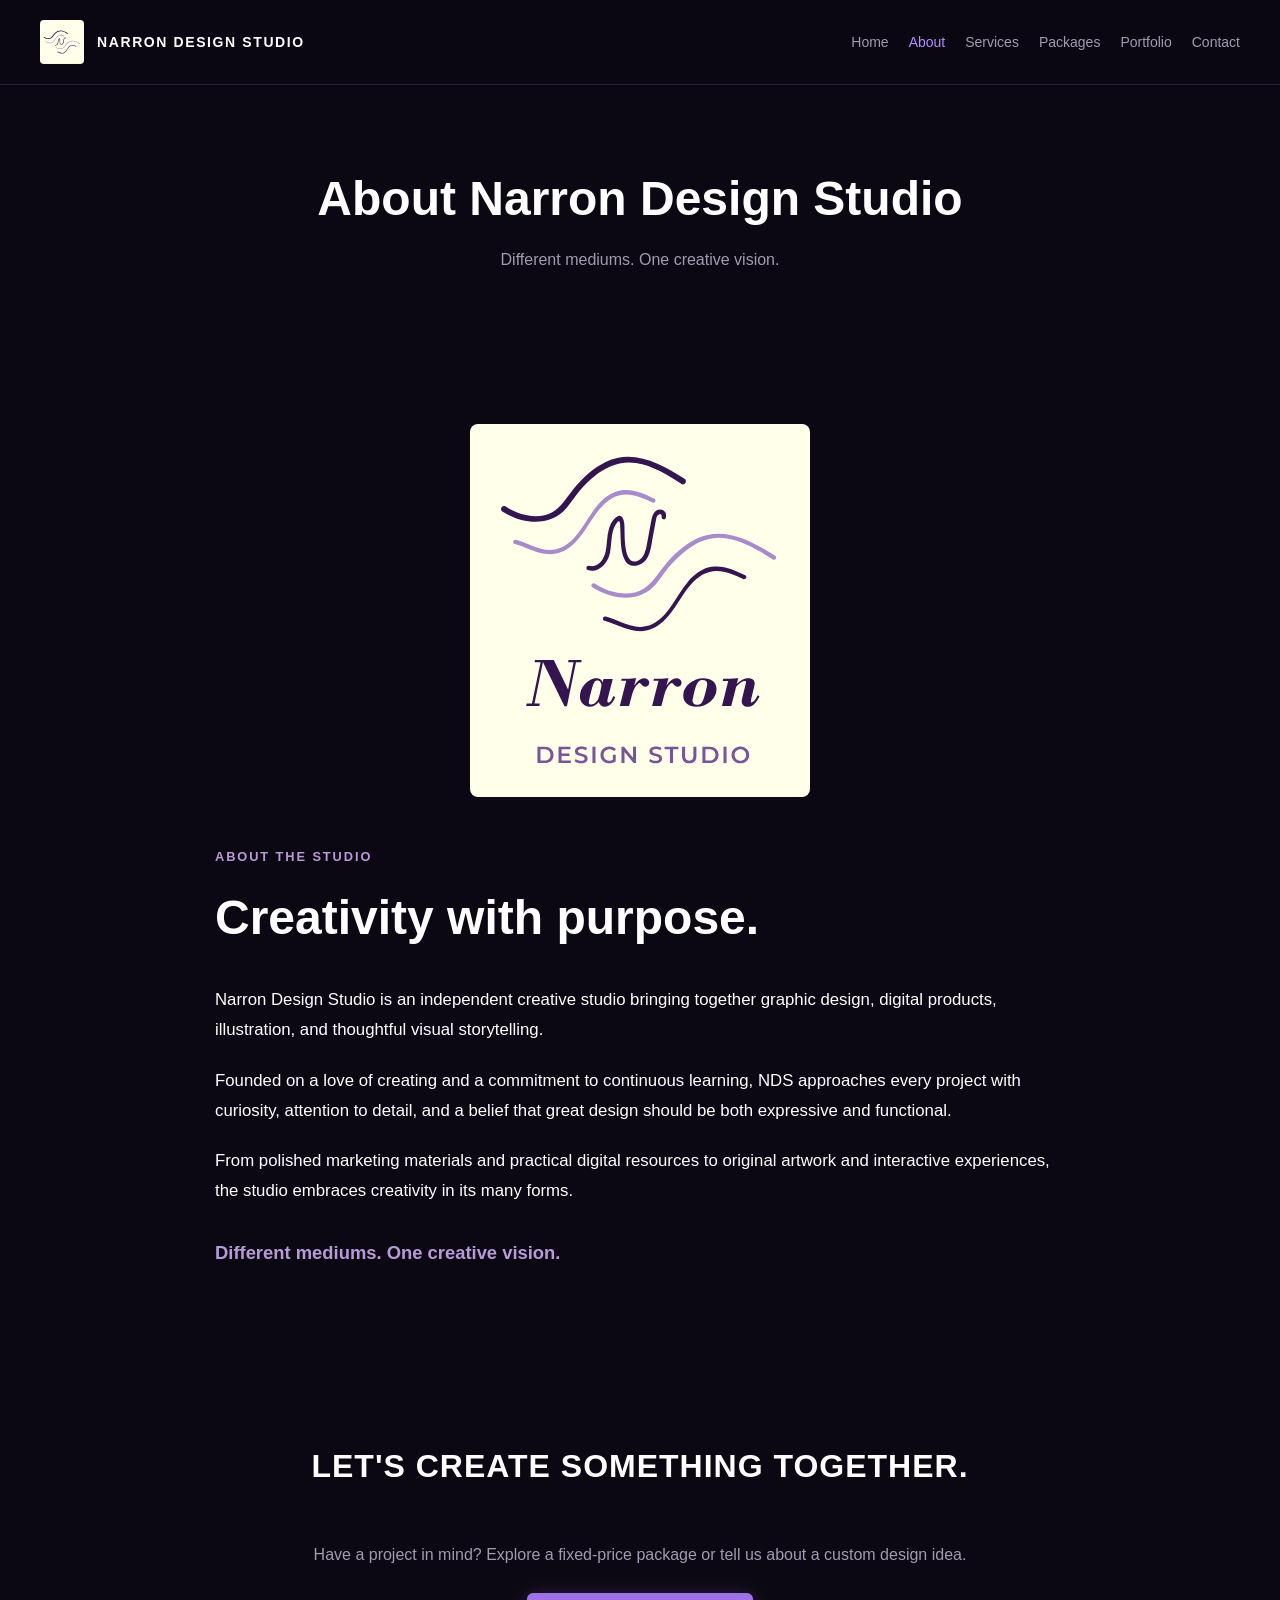
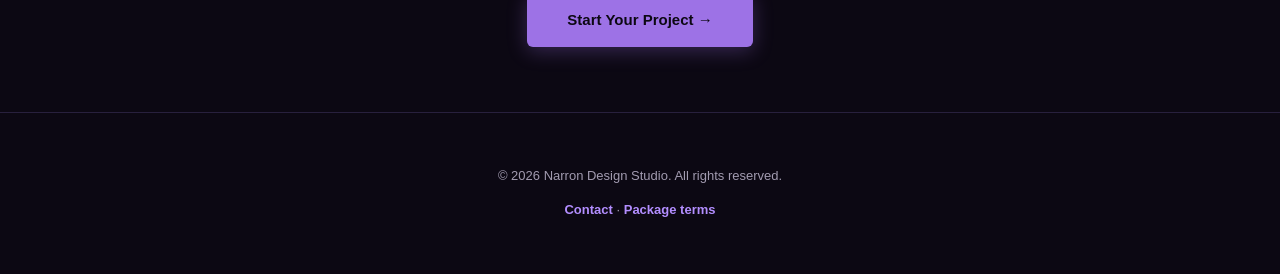
==== about.html @ e1df73ae "Launch redesigned Narron Design Studio website" ====
<!DOCTYPE html>

<html lang="en">
<head>
<meta charset="utf-8"/>
<meta content="width=device-width, initial-scale=1.0" name="viewport"/>
<title>
   About Narron Design Studio | Independent Creative Studio
  </title>
<meta content="Learn about the creative approach behind Narron Design Studio, an independent Richmond-area studio serving clients locally and remotely." name="description"/>
<link href="https://narrondesign.studio/about.html" rel="canonical"/>
<link href="NDS-Icon-Transparent.svg" rel="icon" type="image/svg+xml"/>
<meta content="website" property="og:type"/>
<meta content="Narron Design Studio" property="og:site_name"/>
<meta content="About Narron Design Studio | Independent Creative Studio" property="og:title"/>
<meta content="Learn about the creative approach behind Narron Design Studio, an independent Richmond-area studio serving clients locally and remotely." property="og:description"/>
<meta content="https://narrondesign.studio/about.html" property="og:url"/>
<meta content="https://narrondesign.studio/NDS-Logo-Primary-Cream.png" property="og:image"/>
<meta content="summary_large_image" name="twitter:card"/>
<script type="application/ld+json">
   {"@context":"https://schema.org","@type":"Organization","name":"Narron Design Studio","url":"https://narrondesign.studio/","logo":"https://narrondesign.studio/NDS-Logo-Primary.svg","description":"Independent creative studio offering graphic design, branding, digital products, illustration and marketing materials."}
  </script>
<link href="styles.css" rel="stylesheet"/>
<script defer="" src="script.js">
</script>
</head>
<body>
<header class="studio-header">
<a aria-label="Narron Design Studio homepage" class="brand-link" href="index.html"><img alt="" class="brand-icon" height="44" src="NDS-Icon-Primary.svg" width="44"/><span class="brand-name">NARRON DESIGN STUDIO</span></a>
<nav aria-label="Main navigation" class="studio-nav">
<ul>
<li>
<a href="index.html">
       Home
      </a>
</li>
<li>
<a aria-current="page" href="about.html">
       About
      </a>
</li>
<li>
<a href="services.html">
       Services
      </a>
</li>
<li>
<a href="packages.html">
       Packages
      </a>
</li>
<li>
<a href="portfolio.html">
       Portfolio
      </a>
</li>
<li>
<a href="contact.html">
       Contact
      </a>
</li>

</ul>
</nav>
</header>
<main>
<div class="page-intro">
<h1>
     About Narron Design Studio
    </h1>
<p>
     Different mediums. One creative vision.
    </p>
</div>
<section class="about-section" id="about">
<div class="about-container"><figure class="about-logo-showcase"><img alt="Narron Design Studio full logo in purple and lavender on a cream background" src="NDS-Logo-Primary.svg" width="360"/></figure>
<span class="section-eyebrow">
      ABOUT THE STUDIO
     </span>
<h2>
      Creativity with purpose.
     </h2>
<p>
      Narron Design Studio is an independent creative studio
      bringing together graphic design, digital products,
      illustration, and thoughtful visual storytelling.
     </p>
<p>
      Founded on a love of creating and a commitment to
      continuous learning, NDS approaches every project with
      curiosity, attention to detail, and a belief that great
      design should be both expressive and functional.
     </p>
<p>
      From polished marketing materials and practical digital
      resources to original artwork and interactive experiences,
      the studio embraces creativity in its many forms.
     </p>
<p class="about-signature">
      Different mediums. One creative vision.
     </p>
</div>
</section>
<section class="contact-lead">
<h2 class="section-title">
     Let's Create Something Together.
    </h2>
<p>
     Have a project in mind? Explore a fixed-price package or tell us about a custom design idea.
    </p>
<a class="cta-btn" href="contact.html">
     Start Your Project →
    </a>
</section>
</main>
<footer class="studio-footer">
<p>
    © 2026 Narron Design Studio. All rights reserved.
   </p>
<p>
<a class="text-link" href="contact.html">
     Contact
    </a>
    ·
    <a class="text-link" href="packages.html#terms">
     Package terms
    </a>
</p>
</footer>
</body>
</html>
---- styles.css ----
/* --- Sophisticated Purple Color Palette Variables --- */
:root {
  --deep-plum: #0c0813;       /* Main deep dark background */
  --card-purple: #161024;     /* Slightly lighter dark tone for containers */
  --bright-amethyst: #9d72e6; /* Accent color for links and numbers */
  --electric-lilac: #b38eff;  /* Hover state neon color */
  --text-pure: #ffffff;
  --text-muted: #a29bb0;      /* Muted lavender-gray for paragraph descriptions */
  --studio-border: #28203d;   /* Subtle dark purple lines */
}

html {
  scroll-behavior: smooth;
  font-family: 'Inter', Arial, sans-serif;
  color: var(--text-pure);
  background-color: var(--deep-plum);
}

body {
  margin: 0;
  padding: 0;
  line-height: 1.6;
}

/* --- Navigation Header --- */
.studio-header {
  display: flex;
  justify-content: space-between;
  align-items: center;
  padding: 20px 40px;
  border-bottom: 1px solid var(--studio-border);
  background-color: rgba(12, 8, 19, 0.8);
  backdrop-filter: blur(10px); /* Modern frosted-glass effect */
  position: sticky;
  top: 0;
  z-index: 100;
}

.logo {
  font-weight: 900;
  letter-spacing: 2px;
  color: var(--text-pure);
}

nav ul {
  display: flex;
  list-style: none;
  gap: 25px;
  margin: 0;
  padding: 0;
}

nav a {
  text-decoration: none;
  color: var(--text-muted);
  font-weight: 500;
  font-size: 14px;
  transition: color 0.2s ease;
}

nav a:hover {
  color: var(--electric-lilac);
}

/* --- Hero Section --- */
.hero-section {
  padding: 120px 40px;
  text-align: center;
  /* Elegant, subtle purple glow background element */
  
background:
  linear-gradient(
    to bottom,
    transparent 45%,
    var(--deep-plum) 100%
  ),
  radial-gradient(
    circle at center,
    #261646 0%,
    var(--deep-plum) 70%
  );

}

.hero-content {
  max-width: 850px;
  margin: 0 auto;
}

.hero-badge {
  display: inline-block;
  background-color: rgba(157, 114, 230, 0.1);
  color: var(--bright-amethyst);
  padding: 6px 16px;
  font-size: 13px;
  font-weight: bold;
  border-radius: 50px;
  margin-bottom: 20px;
  border: 1px solid rgba(157, 114, 230, 0.2);
}

.hero-section h1 {
  font-size: 42px;
  line-height: 1.2;
  margin-bottom: 25px;
  letter-spacing: -0.5px;
  font-weight: 800;
}

.hero-section p {
  font-size: 19px;
  color: var(--text-muted);
  margin-bottom: 35px;
}

.cta-btn {
  display: inline-block;
  background-color: var(--bright-amethyst);
  color: var(--deep-plum);
  padding: 15px 40px;
  text-decoration: none;
  font-weight: bold;
  border-radius: 6px;
  font-size: 15px;
  box-shadow: 0 4px 20px rgba(157, 114, 230, 0.3);
  transition: all 0.2s ease;
}

.cta-btn:hover {
  background-color: var(--electric-lilac);
  transform: translateY(-2px);
  box-shadow: 0 6px 25px rgba(179, 142, 255, 0.4);
}

/* --- Common Layout & Section Design --- */
.services-section, .portfolio-section {
  padding: 80px 20px;
}

.section-title {
  text-align: center;
  font-size: 32px;
  margin-bottom: 50px;
  letter-spacing: 1px;
  text-transform: uppercase;
}


.services-grid {
  display: grid;
  grid-template-columns: repeat(3, minmax(0, 1fr));
  gap: 24px;
  max-width: 1200px;
  margin: 0 auto;
}

@media (max-width: 900px) {
  .services-grid {
    grid-template-columns: repeat(2, minmax(0, 1fr));
  }
}

@media (max-width: 600px) {
  .services-grid {
    grid-template-columns: minmax(0, 1fr);
  }

  .service-card {
    width: 100%;
    min-width: 0;
    box-sizing: border-box;
  }
}

.service-card, .portfolio-item {
  background-color: var(--card-purple);
  border: 1px solid var(--studio-border);
  padding: 35px;
  border-radius: 8px;
  width: 320px;
  box-shadow: 0 4px 10px rgba(0, 0, 0, 0.3);
  transition: all 0.3s ease;
}

/* Micro-Interaction Card Hover Glow */
.service-card:hover, .portfolio-item:hover {
  transform: translateY(-6px);
  border-color: var(--bright-amethyst);
  box-shadow: 0 10px 25px rgba(157, 114, 230, 0.1);
}

.card-icon {
  font-size: 32px;
  margin-bottom: 15px;
}

.service-card h3, .portfolio-item h3 {
  font-size: 20px;
  margin: 0 0 10px 0;
}

.service-card p, .portfolio-item p {
  color: var(--text-muted);
  font-size: 14px;
  line-height: 1.6;
  margin-bottom: 20px;
}

/* --- Project Specific Gallery Upgrades --- */
.image-wrapper {
  height: 160px;
  border-radius: 6px;
  overflow: hidden;
  margin-bottom: 20px;
  border: 1px solid var(--studio-border);
}

.image-wrapper img {
  width: 100%;
  height: 100%;
  object-fit: cover;
  display: block;
  transition: transform 0.3s cubic-bezier(0.4, 0, 0.2, 1);
}

/* Integrated Image Zoom Animation for All Projects */
.portfolio-item:hover .image-wrapper img {
  transform: scale(1.05);
}

.fallback-glow {
  width: 100%;
  height: 100%;
  /* Creates an beautiful dark abstract purple backdrop until you add real screenshots */
  background: linear-gradient(135deg, #1c0f35 0%, #3a1c6a 100%);
}

.project-tag {
  display: inline-block;
  font-size: 11px;
  font-weight: bold;
  text-transform: uppercase;
  color: var(--bright-amethyst);
  letter-spacing: 1px;
  margin-bottom: 10px;
}

.view-link {
  color: var(--text-pure);
  text-decoration: none;
  font-weight: bold;
  font-size: 14px;
  transition: color 0.2s ease;
}

.portfolio-grid {
  display: grid;
  grid-template-columns: repeat(3, minmax(0, 1fr));
  gap: 24px;
  max-width: 1200px;
  margin: 0 auto;
  align-items: stretch;
}

@media (max-width: 1000px) {
  .portfolio-grid {
    grid-template-columns: repeat(2, minmax(0, 1fr));
  }
}

@media (max-width: 650px) {
  .portfolio-grid {
    grid-template-columns: 1fr;
  }
}


.portfolio-item {
  min-width: 0;
  width: 100%;
  box-sizing: border-box;
}


.portfolio-item:hover .view-link {
  color: var(--electric-lilac);
}

/* --- Intake Form Styling --- */
.contact-section {
  padding: 80px 20px;
  background-color: rgba(22, 16, 36, 0.5);
  text-align: center;
  border-top: 1px solid var(--studio-border);
}

.quote-form {
  display: flex;
  flex-direction: column;
  gap: 15px;
  max-width: 500px;
  margin: 30px auto 0 auto;
}

.quote-form input, .quote-form textarea {
  padding: 16px;
  background-color: var(--deep-plum);
  border: 1px solid var(--studio-border);
  border-radius: 6px;
  font-size: 15px;
  color: var(--text-pure);
  transition: border-color 0.2s ease;
}

.quote-form input:focus, .quote-form textarea:focus {
  outline: none;
  border-color: var(--bright-amethyst);
}

.quote-form textarea {
  height: 130px;
  resize: vertical;
}

.quote-form button {
  background-color: var(--bright-amethyst);
  color: var(--deep-plum);
  padding: 16px;
  border: none;
  font-weight: bold;
  border-radius: 6px;
  cursor: pointer;
  font-size: 16px;
  transition: background-color 0.2s ease;
}

.quote-form button:hover {
  background-color: var(--electric-lilac);
}

.studio-footer {
  text-align: center;
  padding: 40px;
  font-size: 13px;
  color: var(--text-muted);
  border-top: 1px solid var(--studio-border);
}

/* --- Fluid Mobile Adaptation --- */
@media screen and (max-width: 768px) {
  .studio-header { flex-direction: column; gap: 15px; padding: 20px; }
  .hero-section h1 { font-size: 30px; }
  .service-card, .portfolio-item { width: 100%; }
}

/* Homepage hero buttons */
.hero-actions {
  display: flex;
  justify-content: center;
  align-items: center;
  flex-wrap: wrap;
  gap: 16px;
}

.cta-secondary {
  background: transparent;
  color: var(--bright-amethyst);
  border: 1px solid var(--bright-amethyst);
  box-shadow: none;
}

.cta-secondary:hover {
  color: var(--deep-plum);
}

/* Portfolio category filters */

.portfolio-intro {
  text-align: center;
  color: var(--text-muted);
  max-width: 650px;
  margin: -20px auto 32px;
  line-height: 1.7;
}

.portfolio-filters {
  display: flex;
  justify-content: center;
  flex-wrap: wrap;
  gap: 12px;
  margin-bottom: 40px;
}

.filter-btn {
  background: transparent;
  color: var(--text-pure);
  border: 1px solid var(--studio-border);
  border-radius: 6px;
  padding: 12px 20px;
  font: inherit;
  font-size: 14px;
  cursor: pointer;
  transition: background 0.2s, border-color 0.2s;
}

.filter-btn:hover,
.filter-btn:focus-visible {
  border-color: var(--bright-amethyst);
}

.filter-btn.active {
  background: var(--bright-amethyst);
  color: var(--deep-plum);
  border-color: var(--bright-amethyst);
  font-weight: 600;
}

.portfolio-item[hidden],
.portfolio-empty[hidden] {
  display: none !important;
}

.portfolio-empty {
  text-align: center;
  color: var(--text-muted);
  padding: 35px 15px;
}

/* Portfolio project category labels */
.project-category {
  display: inline-block;
  color: var(--bright-amethyst);
  font-size: 0.75rem;
  font-weight: 600;
  letter-spacing: 0.05em;
  text-transform: uppercase;
  margin-bottom: 10px;
}

.about-section {
  padding: 90px 24px;
}

.about-container {
  max-width: 850px;
  margin: 0 auto;
}

.about-container h2 {
  font-size: clamp(2rem, 4vw, 3rem);
  margin: 12px 0 28px;
}

.about-container p {
  font-size: 1.05rem;
  line-height: 1.8;
  margin-bottom: 20px;
}

.about-container .section-eyebrow {
  color: #b99ad9;
  font-size: 0.8rem;
  font-weight: 700;
  letter-spacing: 0.15em;
}

.about-container .about-signature {
  font-size: 1.15rem;
  font-weight: 700;
  color: #b99ad9;
  margin-top: 30px;
}

.shop-section {
  padding: 100px 24px;
  text-align: center;
}

.shop-container {
  max-width: 780px;
  margin: 0 auto;
  padding: 65px 40px;
  border: 1px solid rgba(185, 154, 217, 0.25);
  border-radius: 20px;
  background: radial-gradient(
    ellipse at top,
    #261646 0%,
    var(--deep-plum) 85%
  );
}

.shop-container .section-eyebrow {
  color: #b99ad9;
  font-size: 0.8rem;
  font-weight: 700;
  letter-spacing: 0.15em;
}

.shop-container h2 {
  font-size: clamp(2rem, 4vw, 2.8rem);
  margin: 18px 0 24px;
}

.shop-container p {
  font-size: 1.05rem;
  line-height: 1.8;
  margin-bottom: 18px;
}

.shop-container .cta-btn {
  display: inline-block;
  margin-top: 25px;
}

@media (max-width: 650px) {
  .shop-container {
    padding: 45px 24px;
  }
}

.quote-form select {
  width: 100%;
  padding: 16px;
  background-color: var(--deep-plum);
  border: 1px solid var(--studio-border);
  border-radius: 6px;
  font-size: 15px;
  color: var(--text-pure);
  margin-bottom: 5px;
  box-sizing: border-box;
  font-family: inherit;
}

.quote-form select:focus {
  outline: 2px solid #b99ad9;
  outline-offset: 2px;
}

.contact-section > p {
  max-width: 800px;
  margin: 0 auto 35px;
  line-height: 1.8;
}

.quote-form textarea {
  font-family: inherit;
}


/* Multi-page expansion: preserve existing visual language */
*, *::before, *::after {box-sizing:border-box}
.studio-header .brand-link {display:inline-flex;align-items:center;flex-shrink:0}
.brand-logo {display:block;width:142px;height:auto;border-radius:5px}
.studio-nav ul {flex-wrap:wrap;justify-content:center;gap:12px 20px}
.studio-nav a[aria-current="page"] {color:var(--electric-lilac)}
.service-card {width:100%;min-width:0}
.page-intro {padding:85px 24px 40px;text-align:center;max-width:940px;margin:auto}
.page-intro h1 {font-size:clamp(2rem,5vw,3rem);line-height:1.2;margin:0 0 18px}
.page-intro p,.section-copy {color:var(--text-muted);line-height:1.8;max-width:750px;margin:0 auto 20px}
.section-action {text-align:center;margin:32px auto 0}
.content-section {padding:55px 24px 85px}
.content-container {max-width:1100px;margin:0 auto}
.preview-grid {display:grid;grid-template-columns:repeat(2,minmax(0,1fr));gap:24px;max-width:1000px;margin:0 auto}
.preview-card,.package-card,.info-panel {background:var(--card-purple);border:1px solid var(--studio-border);border-radius:8px;padding:32px}
.preview-card h3,.package-card h2 {margin-top:0}
.preview-card p,.package-card p,.info-panel p {color:var(--text-muted)}
.text-link {color:var(--electric-lilac);font-weight:600;text-decoration:none}
.text-link:hover {text-decoration:underline}
.package-grid {display:grid;grid-template-columns:repeat(2,minmax(0,1fr));gap:24px;margin:30px auto 0;max-width:1100px}
.package-price {font-size:2.2rem;font-weight:800;color:var(--electric-lilac);margin:12px 0 0}
.package-regular {color:var(--text-muted);font-size:.9rem;margin-bottom:18px}
.package-card ul,.info-panel ul {padding-left:23px;line-height:1.85}
.package-card li {margin-bottom:5px}
.package-meta {margin:20px 0 25px}
.package-meta p {margin:5px 0}
.offer-note {max-width:1000px;margin:30px auto 0;color:var(--text-muted);line-height:1.7}
.terms-layout {max-width:1000px;margin:0 auto;display:grid;gap:20px}
.terms-layout h3 {color:var(--electric-lilac);margin-bottom:8px}
.terms-layout p {margin:0;line-height:1.75}
.contact-lead {padding:35px 24px 65px;text-align:center}
.contact-lead p {max-width:750px;margin:0 auto 25px;color:var(--text-muted)}
.quote-form label {text-align:left;font-size:14px;font-weight:600}
.quote-form input,.quote-form textarea,.quote-form select {width:100%;box-sizing:border-box}
.quote-form .form-hint {font-size:12px;color:var(--text-muted);text-align:left}
.quote-form .form-field {display:flex;flex-direction:column;gap:7px}
.home-featured .portfolio-grid {grid-template-columns:repeat(3,minmax(0,1fr))}
.home-featured .portfolio-item {width:100%}
.site-note {color:var(--text-muted);font-size:.9rem}
@media(max-width:900px) {.brand-logo {width:115px}.studio-header {padding:15px 20px}.home-featured .portfolio-grid {grid-template-columns:repeat(2,minmax(0,1fr))}}
@media(max-width:650px) {.preview-grid,.package-grid,.home-featured .portfolio-grid {grid-template-columns:1fr}.brand-logo {width:112px}.studio-header {gap:15px}.studio-nav ul {gap:8px 13px}.studio-nav a {font-size:13px}.preview-card,.package-card,.info-panel {padding:23px}.hero-section {padding:75px 20px}}

/* Refinements: compact branded navigation and concise homepage services */
.studio-header .brand-link {display:inline-flex;align-items:center;gap:13px;text-decoration:none;min-width:0}
.brand-icon {width:44px;height:44px;object-fit:contain;flex-shrink:0;border-radius:4px}
.brand-name {color:var(--text-pure);font-size:14px;font-weight:900;letter-spacing:1.6px;white-space:nowrap}
.studio-header {min-height:82px}
.services-grid:has(.home-service-card) {grid-template-columns:repeat(4,minmax(0,1fr))}
.home-service-card {padding:26px 22px}
.home-service-card h3 {font-size:18px}
.home-service-card p {margin-bottom:0}
.about-logo-showcase {margin:0 auto 46px;max-width:340px;text-align:center}
.about-logo-showcase img {display:block;width:100%;height:auto;border-radius:8px}
@media(max-width:1100px) {.services-grid:has(.home-service-card) {grid-template-columns:repeat(2,minmax(0,1fr))}}
@media(max-width:650px) {.services-grid:has(.home-service-card) {grid-template-columns:1fr}.brand-icon {width:38px;height:38px}.brand-name {font-size:12px;letter-spacing:1px}.studio-header {min-height:0}}

/* Services page: balanced 2-by-2 desktop grid */
.services-section .services-grid:not(:has(.home-service-card)) {grid-template-columns:repeat(2,minmax(0,1fr));max-width:1100px}
@media(max-width:650px){.services-section .services-grid:not(:has(.home-service-card)){grid-template-columns:1fr}}
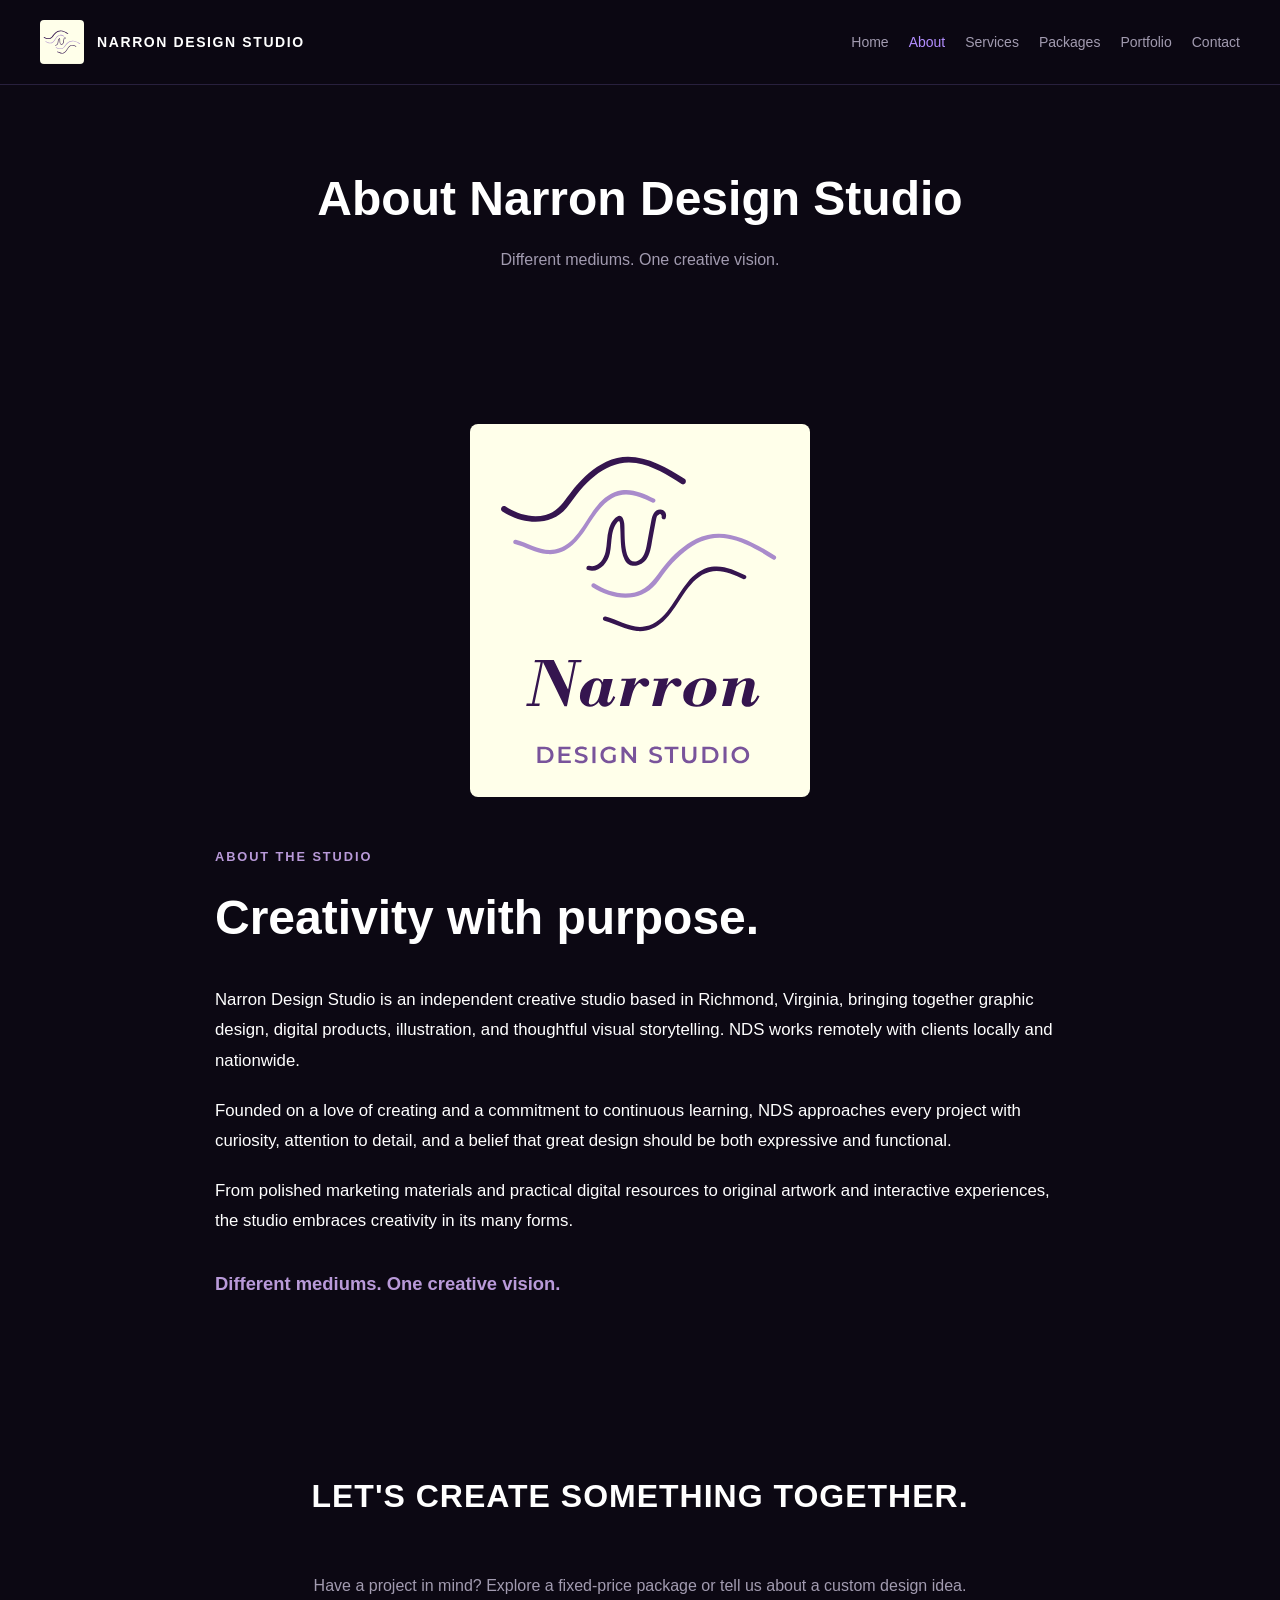
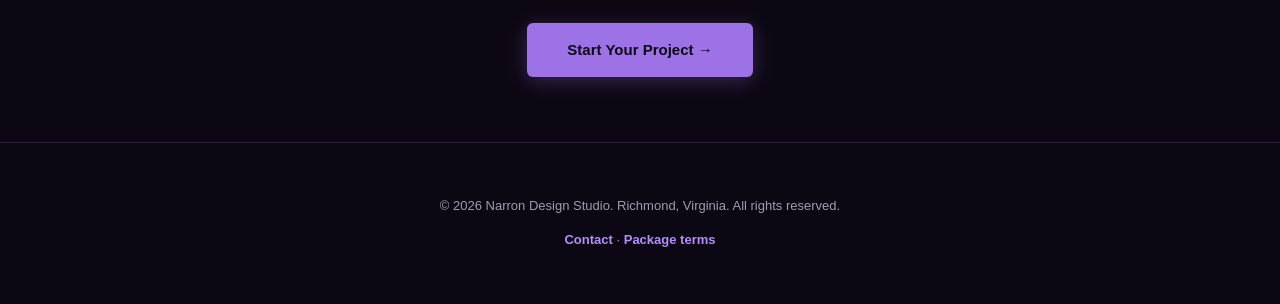
==== commit 11ef3b80: "Optimize NDS website content and local SEO" ====
--- a/about.html
+++ b/about.html
@@ -81,10 +81,12 @@
       Creativity with purpose.
      </h2>
 <p>
-      Narron Design Studio is an independent creative studio
-      bringing together graphic design, digital products,
-      illustration, and thoughtful visual storytelling.
-     </p>
+  Narron Design Studio is an independent creative studio
+  based in Richmond, Virginia, bringing together graphic
+  design, digital products, illustration, and thoughtful
+  visual storytelling. NDS works remotely with clients
+  locally and nationwide.
+</p>
 <p>
       Founded on a love of creating and a commitment to
       continuous learning, NDS approaches every project with
@@ -115,7 +117,7 @@
 </main>
 <footer class="studio-footer">
 <p>
-    © 2026 Narron Design Studio. All rights reserved.
+    © 2026 Narron Design Studio. Richmond, Virginia. All rights reserved.
    </p>
 <p>
 <a class="text-link" href="contact.html">
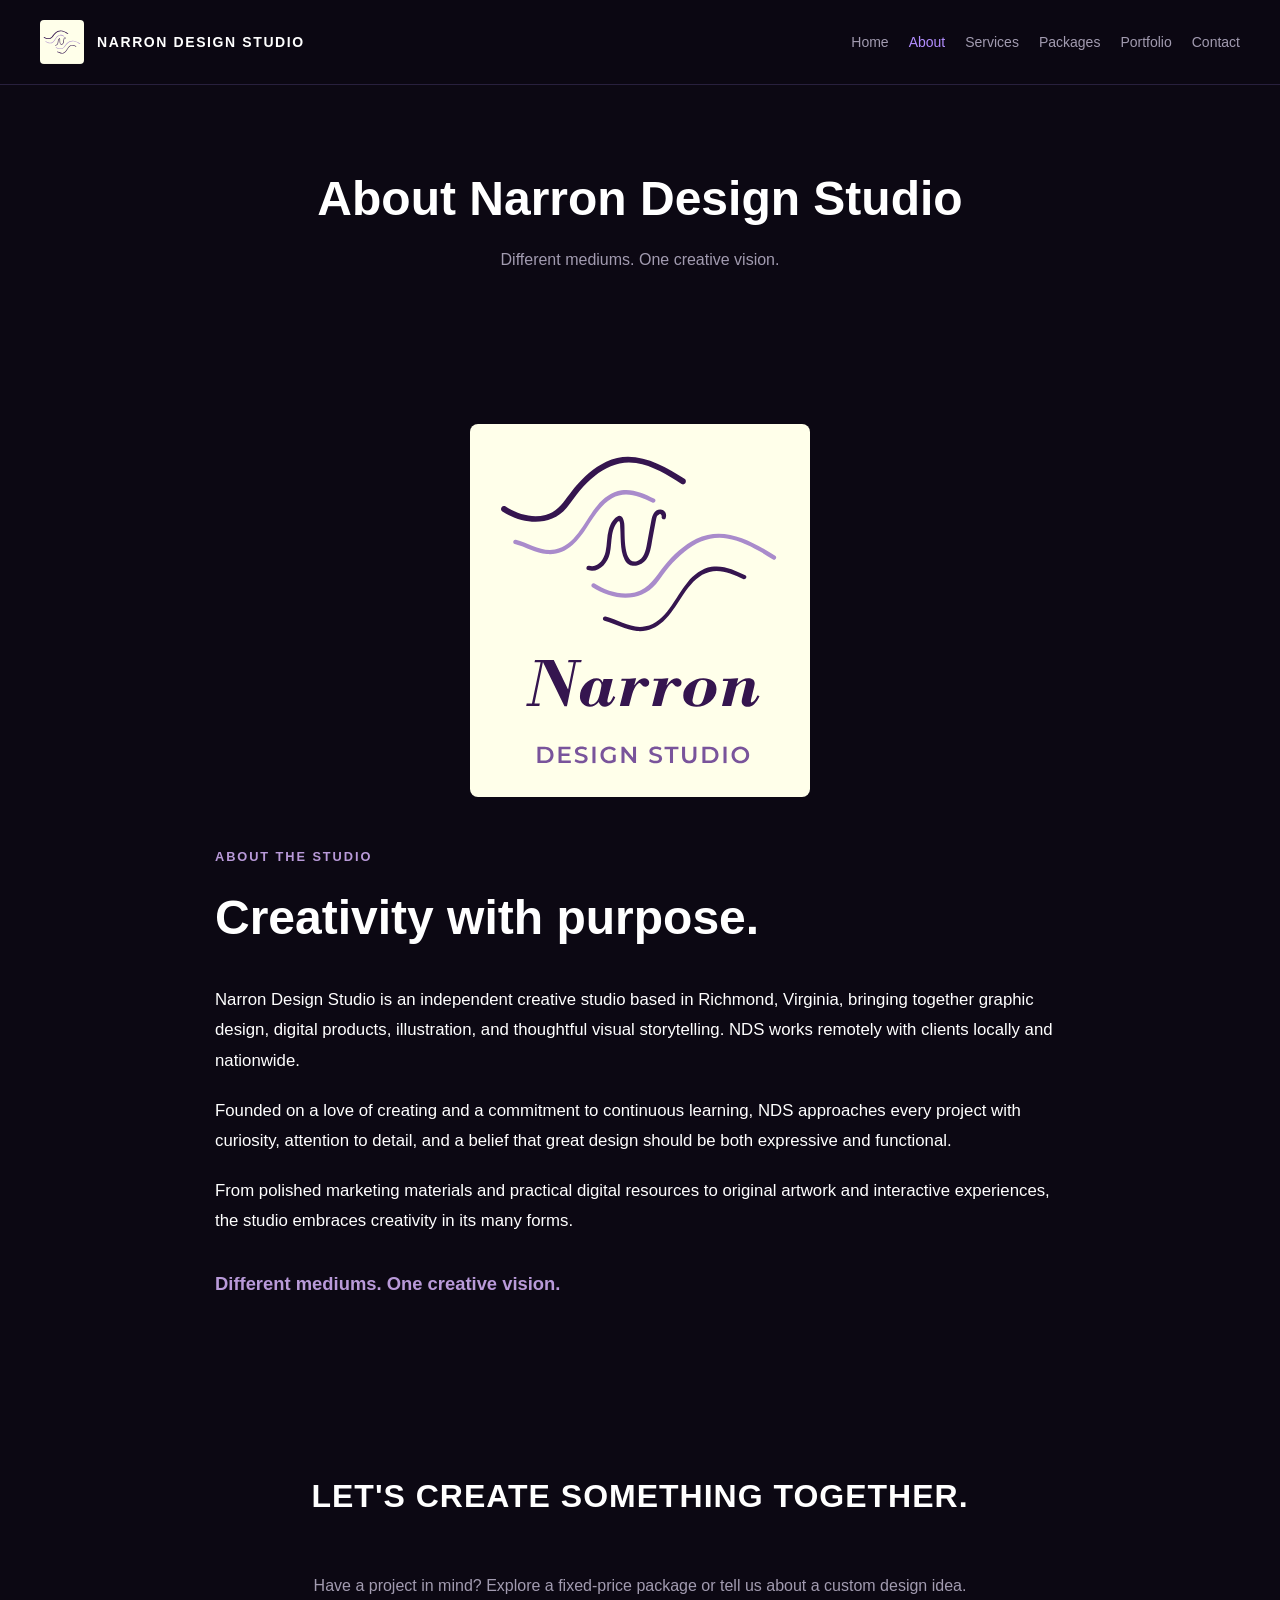
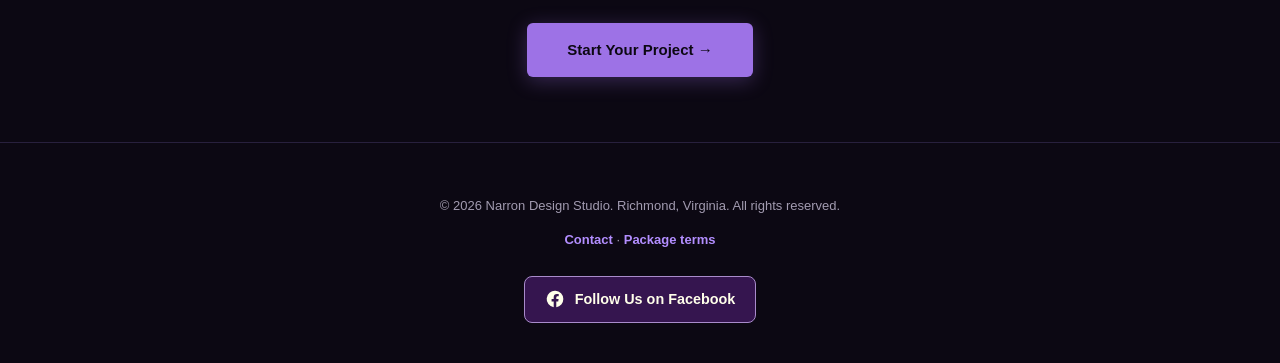
==== commit 242634ec: "Update portfolio projects and add Facebook links" ====
--- a/about.html
+++ b/about.html
@@ -115,19 +115,38 @@
     </a>
 </section>
 </main>
+
 <footer class="studio-footer">
-<p>
+  <p>
     © 2026 Narron Design Studio. Richmond, Virginia. All rights reserved.
-   </p>
-<p>
-<a class="text-link" href="contact.html">
-     Contact
-    </a>
+  </p>
+
+  <p class="footer-links">
+    <a class="text-link" href="contact.html">Contact</a>
     ·
-    <a class="text-link" href="packages.html#terms">
-     Package terms
-    </a>
-</p>
+    <a class="text-link" href="packages.html#terms">Package terms</a>
+  </p>
+
+  <a
+    class="facebook-btn"
+    href="https://www.facebook.com/profile.php?id=61595715270686"
+    target="_blank"
+    rel="noopener noreferrer"
+    aria-label="Visit Narron Design Studio on Facebook"
+  >
+    <svg
+      xmlns="http://www.w3.org/2000/svg"
+      width="20"
+      height="20"
+      viewBox="0 0 24 24"
+      fill="currentColor"
+      aria-hidden="true"
+    >
+      <path d="M22 12a10 10 0 1 0-11.56 9.88v-6.99H7.9V12h2.54V9.8c0-2.5 1.49-3.89 3.77-3.89 1.09 0 2.23.2 2.23.2v2.46h-1.26c-1.24 0-1.63.77-1.63 1.56V12h2.77l-.44 2.89h-2.33v6.99A10 10 0 0 0 22 12z"/>
+    </svg>
+    Follow Us on Facebook
+  </a>
 </footer>
+
 </body>
 </html>
--- a/styles.css
+++ b/styles.css
@@ -606,3 +606,56 @@
 /* Services page: balanced 2-by-2 desktop grid */
 .services-section .services-grid:not(:has(.home-service-card)) {grid-template-columns:repeat(2,minmax(0,1fr));max-width:1100px}
 @media(max-width:650px){.services-section .services-grid:not(:has(.home-service-card)){grid-template-columns:1fr}}
+
+
+/* Beyond the Bend portfolio gallery */
+
+.project-gallery {
+  display: grid;
+  grid-template-columns: 1fr;
+  gap: 12px;
+  margin-top: 20px;
+}
+
+.project-gallery img {
+  display: block;
+  width: 100%;
+  height: auto;
+  border-radius: 8px;
+}
+
+/* Facebook footer button */
+
+.facebook-btn {
+  display: inline-flex;
+  align-items: center;
+  justify-content: center;
+  gap: 10px;
+  padding: 11px 20px;
+  margin-top: 12px;
+  background-color: #35154f;
+  color: #ffffea;
+  border: 1px solid #a98bcb;
+  border-radius: 8px;
+  font-weight: 600;
+  font-size: 0.9rem;
+  text-decoration: none;
+  transition: background-color 0.2s ease,
+              transform 0.2s ease;
+}
+
+.facebook-btn:hover {
+  background-color: #542873;
+  transform: translateY(-2px);
+}
+
+.facebook-btn:focus-visible {
+  outline: 3px solid #a98bcb;
+  outline-offset: 3px;
+}
+
+.facebook-btn svg {
+  width: 20px;
+  height: 20px;
+  flex-shrink: 0;
+}
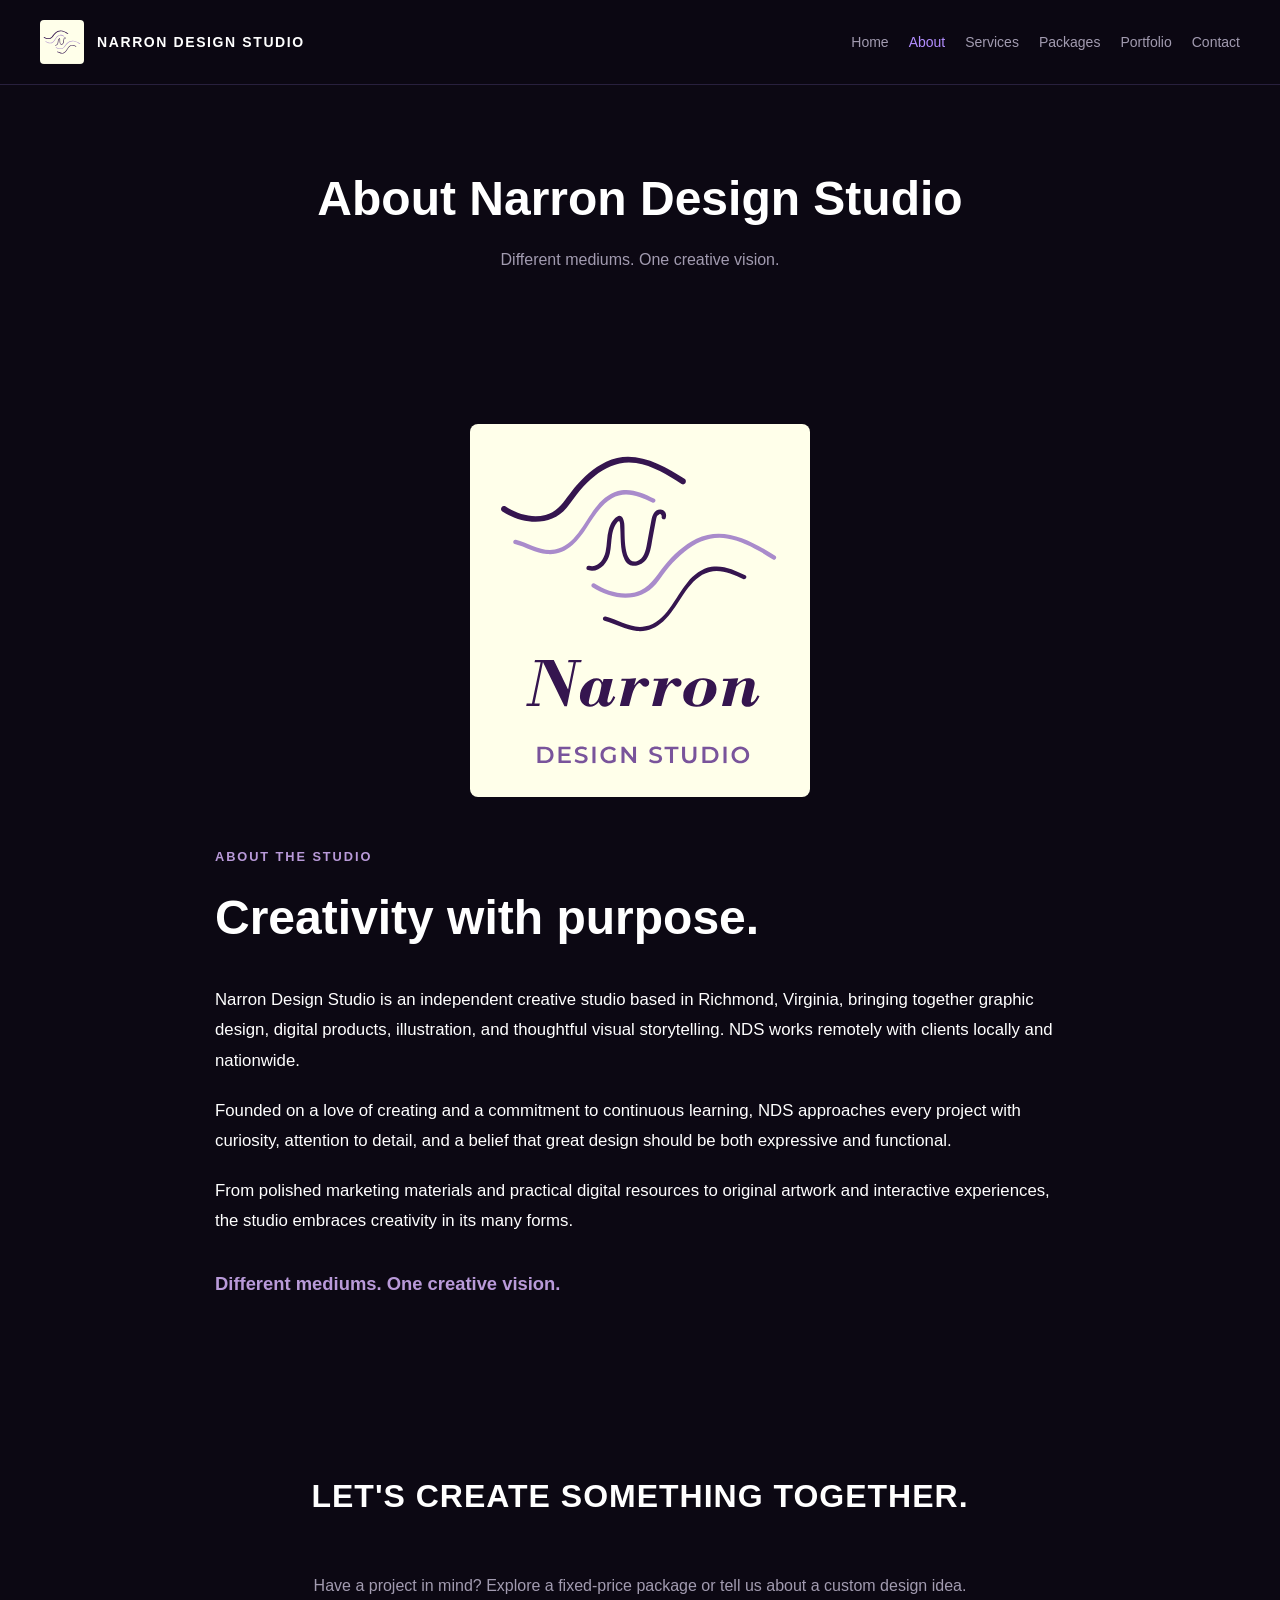
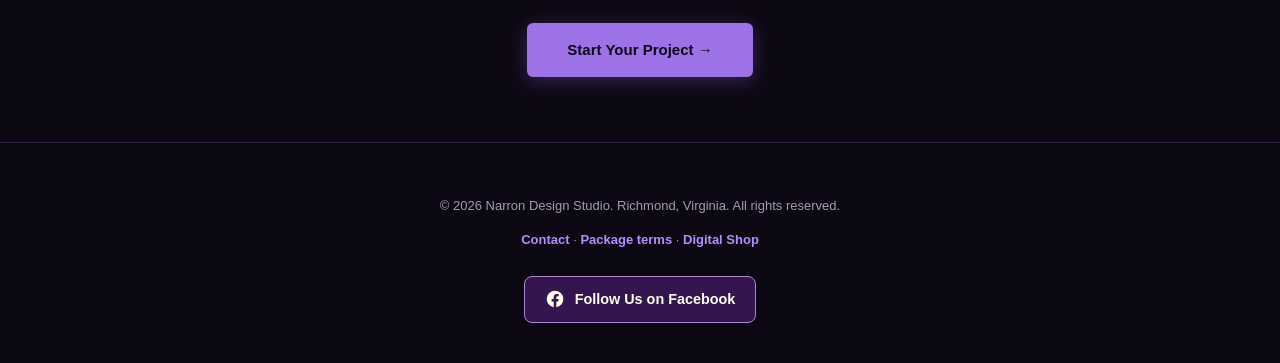
==== commit 5c2f8b89: "Revised package terms and removed prominent Etsy shop section from homepage" ====
--- a/about.html
+++ b/about.html
@@ -2,6 +2,15 @@
 
 <html lang="en">
 <head>
+  <!-- Google tag (gtag.js) -->
+<script async src="https://www.googletagmanager.com/gtag/js?id=G-SZ1F5MYK61"></script>
+<script>
+  window.dataLayer = window.dataLayer || [];
+  function gtag(){dataLayer.push(arguments);}
+  gtag('js', new Date());
+
+  gtag('config', 'G-SZ1F5MYK61');
+</script>
 <meta charset="utf-8"/>
 <meta content="width=device-width, initial-scale=1.0" name="viewport"/>
 <title>
@@ -125,6 +134,15 @@
     <a class="text-link" href="contact.html">Contact</a>
     ·
     <a class="text-link" href="packages.html#terms">Package terms</a>
+    
+    ·
+    <a class="text-link"
+       href="https://www.etsy.com/shop/NarronDesignStudio"
+       target="_blank"
+       rel="noopener noreferrer">
+      Digital Shop
+    </a>
+
   </p>
 
   <a
--- a/styles.css
+++ b/styles.css
@@ -659,3 +659,99 @@
   height: 20px;
   flex-shrink: 0;
 }
+
+/* Portfolio Lightbox */
+
+.portfolio-lightbox[hidden] {
+  display: none;
+}
+
+.portfolio-lightbox {
+  position: fixed;
+  inset: 0;
+  z-index: 9999;
+  background: rgba(10, 8, 18, 0.96);
+  display: flex;
+  align-items: center;
+  justify-content: center;
+}
+
+.lightbox-image-container {
+  width: 88%;
+  height: 88%;
+  overflow: auto;
+  display: flex;
+  align-items: safe center;
+  justify-content: safe center;
+  touch-action: pinch-zoom;
+}
+
+.lightbox-image {
+  max-width: 100%;
+  max-height: 100%;
+  object-fit: contain;
+  border-radius: 6px;
+}
+
+.lightbox-close,
+.lightbox-prev,
+.lightbox-next {
+  position: absolute;
+  z-index: 2;
+  background: rgba(255, 255, 255, 0.12);
+  color: white;
+  border: none;
+  border-radius: 50%;
+  cursor: pointer;
+  font-size: 28px;
+  width: 44px;
+  height: 44px;
+}
+
+.lightbox-close {
+  top: 20px;
+  right: 20px;
+}
+
+.lightbox-prev {
+  left: 15px;
+  top: 50%;
+  transform: translateY(-50%);
+}
+
+.lightbox-next {
+  right: 15px;
+  top: 50%;
+  transform: translateY(-50%);
+}
+
+.lightbox-counter {
+  position: absolute;
+  bottom: 20px;
+  color: #ddd;
+  font-size: 14px;
+}
+
+@media (max-width: 600px) {
+  .lightbox-image-container {
+    width: 92%;
+    height: 80%;
+  }
+
+  .lightbox-prev,
+  .lightbox-next {
+    top: auto;
+    bottom: 15px;
+    transform: none;
+  }
+}
+
+/* Tighten spacing below homepage service cards */
+.services-section {
+  padding-bottom: 20px;
+}
+
+.services-section + .section-action {
+  margin-top: 0;
+  padding-top: 0;
+}
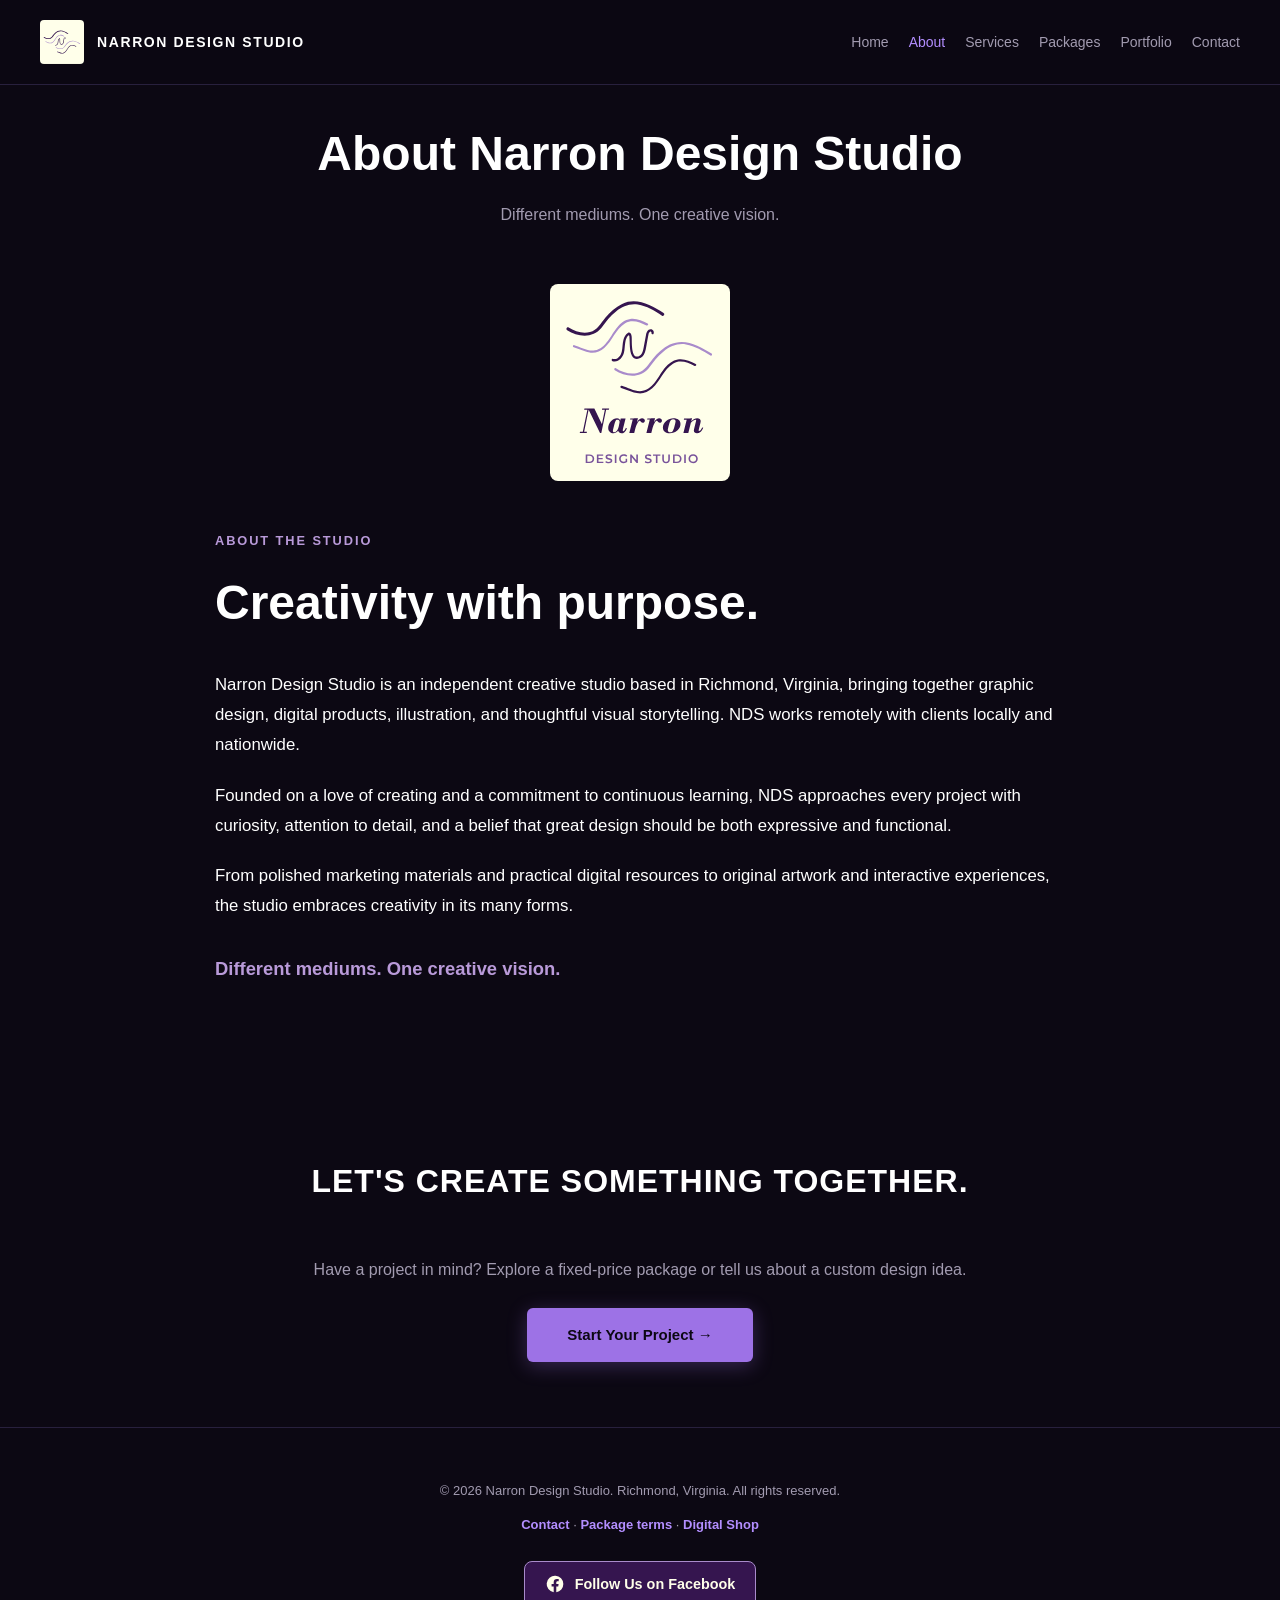
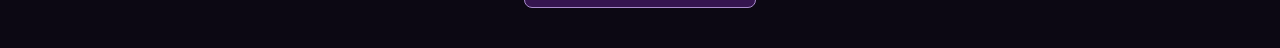
==== commit c9a802c0: "Reduce logo size and overhaul packages page" ====
--- a/about.html
+++ b/about.html
@@ -73,6 +73,7 @@
 </nav>
 </header>
 <main>
+  <section class="about-section" id="about">
 <div class="page-intro">
 <h1>
      About Narron Design Studio
@@ -81,7 +82,7 @@
      Different mediums. One creative vision.
     </p>
 </div>
-<section class="about-section" id="about">
+
 <div class="about-container"><figure class="about-logo-showcase"><img alt="Narron Design Studio full logo in purple and lavender on a cream background" src="NDS-Logo-Primary.svg" width="360"/></figure>
 <span class="section-eyebrow">
       ABOUT THE STUDIO
--- a/styles.css
+++ b/styles.css
@@ -598,8 +598,15 @@
 .home-service-card {padding:26px 22px}
 .home-service-card h3 {font-size:18px}
 .home-service-card p {margin-bottom:0}
-.about-logo-showcase {margin:0 auto 46px;max-width:340px;text-align:center}
-.about-logo-showcase img {display:block;width:100%;height:auto;border-radius:8px}
+.about-logo-showcase {
+    display: flex;
+    justify-content: center;
+    align-items: center;
+    width: 100%;
+    max-width: none;
+    margin: 0 auto 46px;
+}
+.about-logo-showcase img {display:block;width:180px;height:auto;border-radius:8px}
 @media(max-width:1100px) {.services-grid:has(.home-service-card) {grid-template-columns:repeat(2,minmax(0,1fr))}}
 @media(max-width:650px) {.services-grid:has(.home-service-card) {grid-template-columns:1fr}.brand-icon {width:38px;height:38px}.brand-name {font-size:12px;letter-spacing:1px}.studio-header {min-height:0}}
 
@@ -755,3 +762,124 @@
   margin-top: 0;
   padding-top: 0;
 }
+/* Center package content while keeping text left-aligned */
+.package-card {
+    display: flex;
+    flex-direction: column;
+    align-items: center;
+}
+
+.package-card > * {
+    width: 100%;
+    max-width: 440px;
+    text-align: left;
+}
+/* Portfolio packages CTA */
+.portfolio-packages-cta {
+    text-align: center;
+    padding: 48px 20px;
+    margin: 40px auto 0;
+}
+
+.portfolio-packages-cta h2 {
+    font-size: 1.6rem;
+    margin-bottom: 12px;
+}
+
+.portfolio-packages-cta p {
+    color: #b9a7ce;
+    margin-bottom: 24px;
+}
+
+.portfolio-packages-btn {
+    display: inline-block;
+    background: #9f70df;
+    color: #100a1b;
+    padding: 13px 26px;
+    border-radius: 6px;
+    font-weight: 600;
+    text-decoration: none;
+    transition: background 0.2s, transform 0.2s;
+}
+
+.portfolio-packages-btn:hover {
+    background: #b58af0;
+    transform: translateY(-2px);
+}
+.about-section {
+    padding-top: 20px;
+}
+
+.about-section .page-intro {
+    padding-top: 20px;
+    padding-bottom: 35px;
+}
+/* Package card layout */
+.package-card {
+    display: flex;
+    flex-direction: column;
+    align-items: center;
+}
+
+/* Center headings and prices */
+.package-card h2,
+.package-card .package-price {
+    width: 100%;
+    text-align: center;
+}
+
+/* Keep details readable and left-aligned */
+.package-card ul,
+.package-card .package-meta {
+    width: fit-content;
+    max-width: 100%;
+    text-align: left;
+    align-self: center;
+}
+
+/* Center compact buttons */
+.package-card .cta-btn {
+    width: fit-content;
+    max-width: 100%;
+    align-self: center;
+    padding: 13px 24px;
+    text-align: center;
+}
+
+/* Mobile adjustments */
+@media (max-width: 650px) {
+    .about-section {
+        padding-top: 15px;
+    }
+
+    .about-section .page-intro {
+        padding-top: 15px;
+    }
+
+    .package-card .cta-btn {
+        white-space: normal;
+    }
+}
+/* Compact mobile navigation */
+@media (max-width: 650px) {
+
+    .studio-header {
+        padding: 10px 14px;
+        gap: 8px;
+    }
+
+    .studio-nav ul {
+        gap: 6px 14px;
+        margin: 0;
+        padding: 0;
+    }
+
+    .studio-nav a {
+        padding: 4px 0;
+        line-height: 1.3;
+    }
+
+    .brand-link {
+        gap: 10px;
+    }
+}
